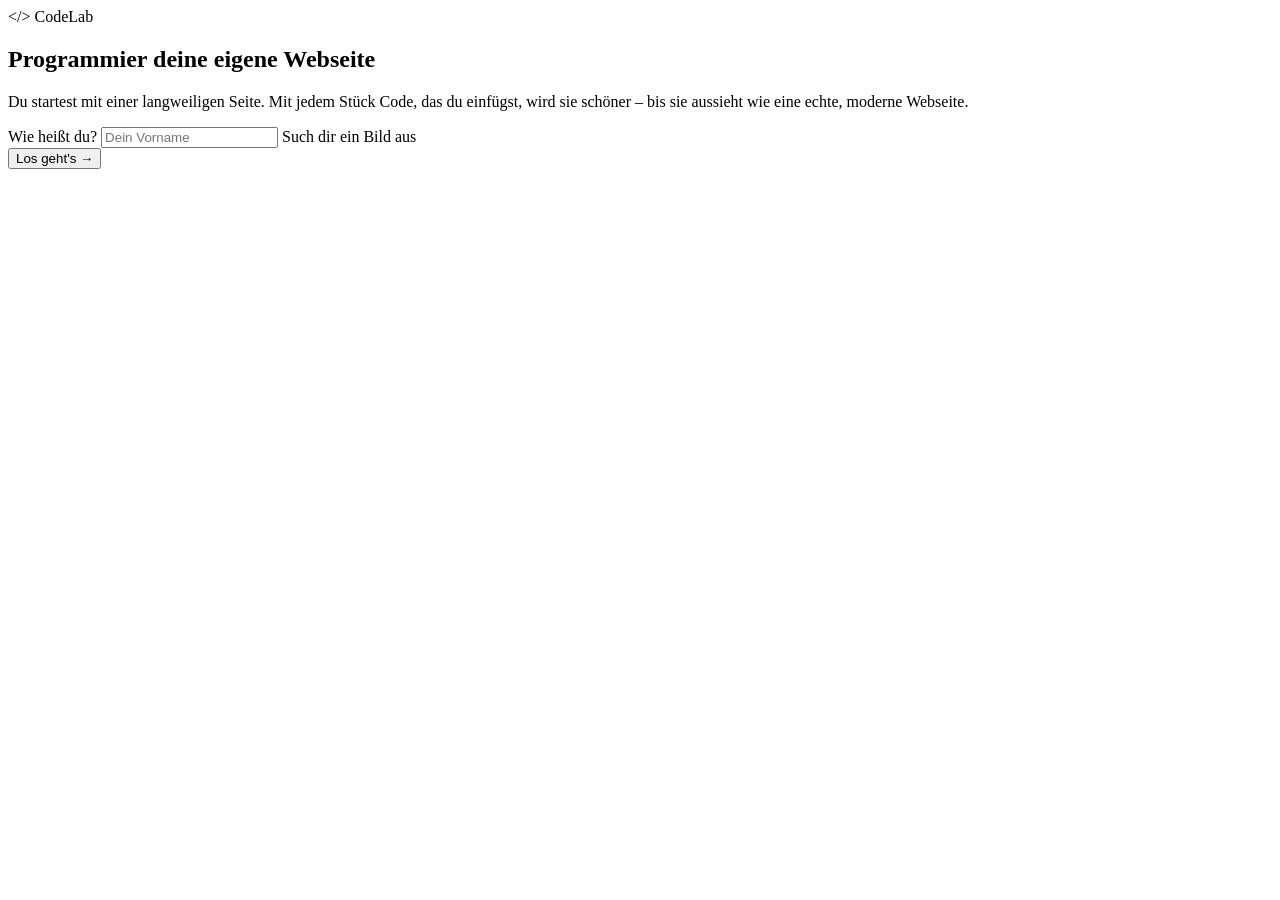
==== index.html @ 972b8abb "Rename projekt-v2/index.html to index.htmlmeier" ====
<!DOCTYPE html>
<html lang="de">
<head>
  <meta charset="UTF-8">
  <meta name="viewport" content="width=device-width, initial-scale=1.0">
  <title>CodeLab – Zukunftstag</title>
  <link rel="icon" href="data:image/svg+xml,<svg xmlns='http://www.w3.org/2000/svg' viewBox='0 0 100 100'><text y='.9em' font-size='90'>🚀</text></svg>">
  <link rel="preconnect" href="https://fonts.googleapis.com">
  <link rel="preconnect" href="https://fonts.gstatic.com" crossorigin>
  <link href="https://fonts.googleapis.com/css2?family=Inter:wght@400;500;600;700;800&family=JetBrains+Mono:wght@400;600&family=Nunito:wght@400;700;800&family=Playfair+Display:wght@400;700&family=Space+Mono:wght@400;700&display=swap" rel="stylesheet">
  <link rel="stylesheet" href="css/app.css">
</head>
<body>

  <!-- ================= START ================= -->
  <section id="start" class="start">
    <div class="start-karte">
      <div class="marke"><span class="marke-logo">&lt;/&gt;</span> CodeLab</div>
      <h1>Programmier deine eigene Webseite</h1>
      <p class="start-text">Du startest mit einer langweiligen Seite. Mit jedem Stück Code, das du einfügst, wird sie schöner – bis sie aussieht wie eine echte, moderne Webseite.</p>

      <form id="neu-form">
        <label class="label" for="neu-name">Wie heißt du?</label>
        <input id="neu-name" class="eingabe eingabe-gross" type="text" maxlength="20" placeholder="Dein Vorname" autocomplete="off">

        <span class="label">Such dir ein Bild aus</span>
        <div id="neu-emojis" class="emoji-wahl"></div>

        <button type="submit" class="btn btn-primaer btn-gross btn-voll">Los geht's →</button>
      </form>

      <div id="profile" class="profile" hidden>
        <span class="label">Weitermachen</span>
        <div id="profil-liste" class="profil-liste"></div>
      </div>
    </div>
  </section>

  <!-- ================= LABOR ================= -->
  <section id="labor" class="labor" hidden>
    <header class="topbar">
      <div class="marke"><span class="marke-logo">&lt;/&gt;</span> CodeLab</div>
      <div class="fortschritt">
        <div class="fortschritt-balken"><div id="fortschritt-fuell"></div></div>
        <span id="fortschritt-text">0 von 10</span>
      </div>
      <div class="topbar-rechts">
        <button id="btn-infos" class="btn btn-leise">✏️ Meine Infos</button>
        <button id="btn-download" class="btn btn-leise">⬇ Herunterladen</button>
        <button id="btn-wechseln" class="btn btn-leise" title="Abmelden"><span id="topbar-emoji">🙂</span> <span id="topbar-name"></span></button>
      </div>
    </header>

    <div class="arbeitsbereich">
      <!-- Links: Schritte & Designs -->
      <aside class="seitenleiste">
        <nav id="schritt-punkte" class="schritt-punkte"></nav>

        <div class="schritt">
          <div class="schritt-kopf">
            <span id="schritt-icon" class="schritt-icon"></span>
            <div>
              <div id="schritt-nummer" class="schritt-nummer"></div>
              <h2 id="schritt-titel"></h2>
            </div>
            <span id="schritt-status" class="schritt-status"></span>
          </div>
          <p id="schritt-text" class="schritt-text"></p>

          <span class="label">1. Wähle ein Design</span>
          <div id="varianten" class="varianten"></div>

          <div class="code-kopf">
            <span class="label">2. Kopiere diesen Code</span>
            <button id="btn-kopieren" class="btn btn-primaer btn-klein">📋 Kopieren</button>
          </div>
          <pre id="vorlage" class="vorlage"></pre>

          <p class="hinweis">3. Klick unten ins Feld <b>„Dein Code“</b> – ganz ans Ende – und füge ihn ein mit <kbd id="kbd-taste">Strg</kbd> + <kbd>V</kbd></p>

          <div id="schritt-tipp" class="tipp"></div>

          <div class="schritt-nav">
            <button id="btn-zurueck" class="btn btn-rand">← Zurück</button>
            <button id="btn-weiter" class="btn btn-primaer">Weiter →</button>
          </div>
        </div>
      </aside>

      <!-- Rechts: Vorschau & Code -->
      <main class="haupt">
        <div class="vorschau">
          <div class="fenster-leiste">
            <span class="punkte"><i></i><i></i><i></i></span>
            <span id="adresse" class="adresse">meine-seite.de</span>
            <button id="btn-vollbild" class="btn btn-leise btn-klein">⤢ Groß anschauen</button>
          </div>
          <iframe id="vorschau" title="Vorschau deiner Seite"></iframe>
        </div>

        <div class="editor">
          <div class="editor-leiste">
            <span class="datei">🎨 Dein Code <small>style.css</small></span>
            <span id="code-status" class="code-status ok">✓ Alles richtig</span>
            <button id="btn-leeren" class="btn btn-dunkel btn-klein">Alles löschen</button>
          </div>
          <div class="code-editor">
            <div id="zeilen" class="zeilen"></div>
            <div class="code-feld">
              <pre id="code-farbig" class="code-farbig" aria-hidden="true"></pre>
              <textarea id="code" spellcheck="false" autocapitalize="off" autocomplete="off" placeholder="Füge hier deinen Code ein …"></textarea>
            </div>
          </div>
          <div id="fehler-liste" class="fehler-liste" hidden></div>
        </div>
      </main>
    </div>

    <button id="btn-vollbild-zu" class="btn btn-primaer btn-gross vollbild-zu" hidden>← Zurück zum Code</button>
  </section>

  <!-- ================= Infos-Fenster ================= -->
  <div id="infos-fenster" class="dialog" hidden>
    <form id="infos-form" class="dialog-box">
      <h2>✏️ Meine Infos</h2>
      <p class="dialog-text">Das steht auf deiner Seite. Den Text kannst du ändern, wie du willst.</p>
      <label class="label" for="info-name">Name</label>
      <input id="info-name" class="eingabe" maxlength="20">
      <label class="label" for="info-intro">Über mich</label>
      <textarea id="info-intro" class="eingabe" rows="2" maxlength="140"></textarea>
      <div id="info-karten"></div>
      <div class="dialog-knoepfe">
        <button type="button" id="infos-abbrechen" class="btn btn-rand">Abbrechen</button>
        <button type="submit" class="btn btn-primaer">Speichern</button>
      </div>
    </form>
  </div>

  <!-- ================= Fertig-Fenster ================= -->
  <div id="fertig-fenster" class="dialog" hidden>
    <div class="dialog-box dialog-mitte">
      <div class="pokal">🏆</div>
      <h2>Du hast es geschafft!</h2>
      <p class="dialog-text">Deine Seite ist fertig – und du hast jede Zeile Code selbst eingefügt. Das ist echtes Webdesign!</p>
      <div class="dialog-knoepfe">
        <button id="fertig-zu" class="btn btn-rand">Weiter basteln</button>
        <button id="fertig-download" class="btn btn-primaer">⬇ Seite herunterladen</button>
      </div>
    </div>
  </div>

  <div id="toast" class="toast" hidden></div>

  <script src="js/schritte.js"></script>
  <script src="js/css-leser.js"></script>
  <script src="js/app.js"></script>
</body>
</html>
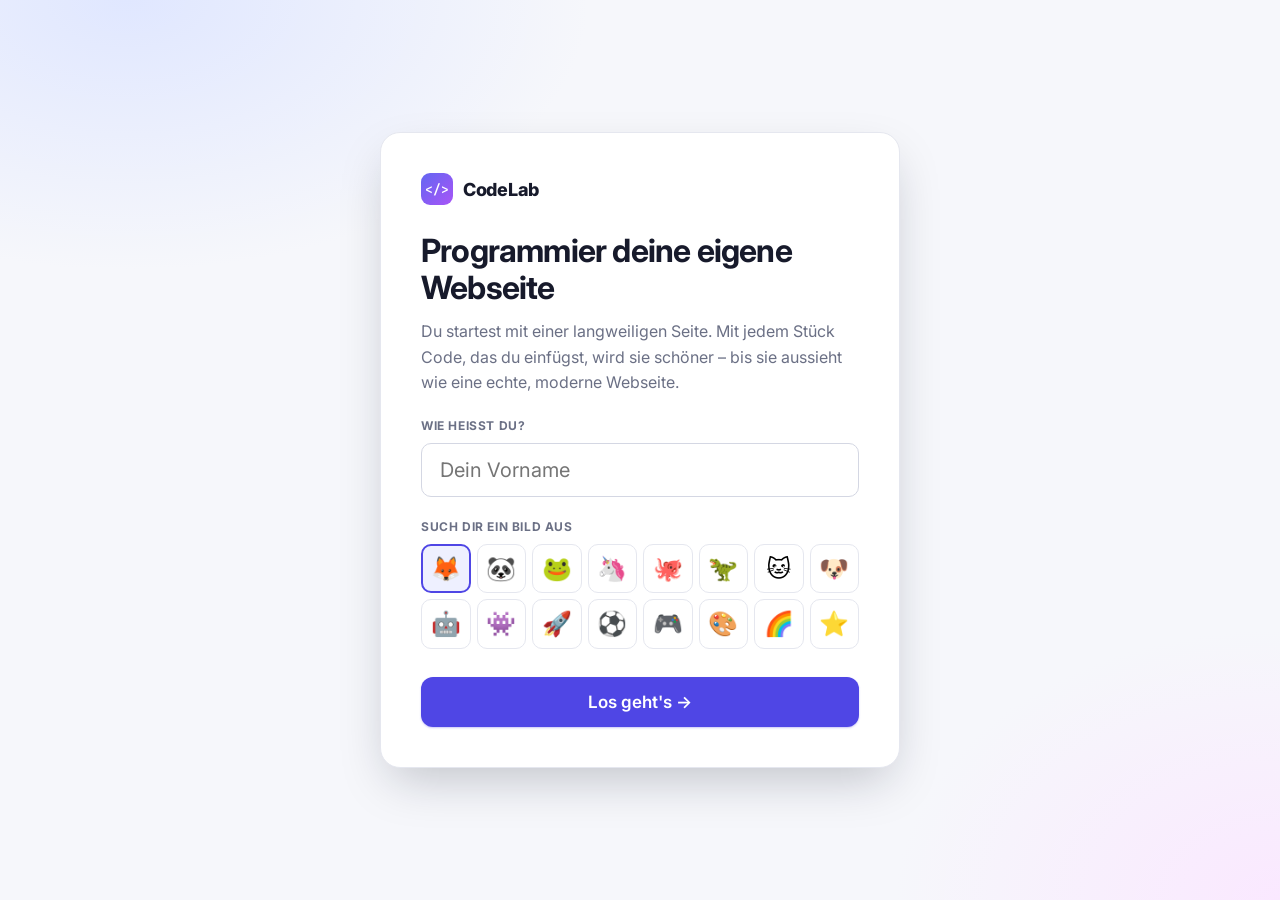
==== commit fa3fce60: "Add files via upload" ====
--- a/index.html
+++ b/index.html
@@ -8,7 +8,7 @@
   <link rel="preconnect" href="https://fonts.googleapis.com">
   <link rel="preconnect" href="https://fonts.gstatic.com" crossorigin>
   <link href="https://fonts.googleapis.com/css2?family=Inter:wght@400;500;600;700;800&family=JetBrains+Mono:wght@400;600&family=Nunito:wght@400;700;800&family=Playfair+Display:wght@400;700&family=Space+Mono:wght@400;700&display=swap" rel="stylesheet">
-  <link rel="stylesheet" href="css/app.css">
+  <link rel="stylesheet" href="app.css">
 </head>
 <body>
 
@@ -151,8 +151,8 @@
 
   <div id="toast" class="toast" hidden></div>
 
-  <script src="js/schritte.js"></script>
-  <script src="js/css-leser.js"></script>
-  <script src="js/app.js"></script>
+  <script src="schritte.js"></script>
+  <script src="css-leser.js"></script>
+  <script src="app.js"></script>
 </body>
 </html>
--- a/app.css
+++ b/app.css
@@ -0,0 +1,413 @@
+/* =========================================================
+   APP.CSS – Aussehen vom CodeLab (nicht von der Kinder-Seite!
+   Die Kinder-Seite bekommt ihr Aussehen nur aus dem Code,
+   den die Kinder selbst einfügen.)
+   ========================================================= */
+
+:root {
+  --bg: #f6f7fb;
+  --flaeche: #ffffff;
+  --rand: #e5e7ef;
+  --rand-stark: #d4d7e3;
+  --text: #171a2b;
+  --text-leise: #6b7085;
+  --akzent: #4f46e5;
+  --akzent-dunkel: #4338ca;
+  --akzent-hell: #eef0ff;
+  --gruen: #12b76a;
+  --gruen-hell: #e7f8ef;
+  --orange: #f79009;
+  --orange-hell: #fff4e5;
+  --rot: #f04438;
+
+  --editor-bg: #12141f;
+  --editor-leiste: #1a1d2b;
+  --editor-rand: #262a3b;
+
+  --radius: 12px;
+  --schatten: 0 1px 2px rgba(16, 24, 40, .05), 0 1px 3px rgba(16, 24, 40, .08);
+  --schatten-gross: 0 20px 50px -12px rgba(16, 24, 40, .25);
+  --mono: 'JetBrains Mono', 'SF Mono', Menlo, Consolas, monospace;
+}
+
+* { box-sizing: border-box; margin: 0; padding: 0; }
+[hidden] { display: none !important; }
+
+body {
+  font-family: 'Inter', system-ui, sans-serif;
+  color: var(--text);
+  background: var(--bg);
+  font-size: 15px;
+  -webkit-font-smoothing: antialiased;
+}
+
+button { font-family: inherit; cursor: pointer; }
+button:disabled { opacity: .4; cursor: default; }
+
+/* ---------- Grundbausteine ---------- */
+.marke { display: flex; align-items: center; gap: 10px; font-weight: 800; font-size: 18px; letter-spacing: -.3px; }
+.marke-logo {
+  display: grid; place-items: center;
+  width: 32px; height: 32px; border-radius: 9px;
+  background: linear-gradient(135deg, #6366f1, #a855f7);
+  color: #fff; font-family: var(--mono); font-size: 13px; font-weight: 600;
+}
+
+.label {
+  display: block;
+  font-size: 12px; font-weight: 700; text-transform: uppercase; letter-spacing: .6px;
+  color: var(--text-leise);
+  margin: 22px 0 10px;
+}
+
+.eingabe {
+  width: 100%;
+  font: inherit; font-size: 15px;
+  padding: 10px 14px;
+  border: 1px solid var(--rand-stark); border-radius: 10px;
+  background: #fff; color: var(--text);
+  outline: none; transition: border-color .15s, box-shadow .15s;
+  resize: vertical;
+}
+.eingabe:focus { border-color: var(--akzent); box-shadow: 0 0 0 4px rgba(79, 70, 229, .12); }
+.eingabe-gross { font-size: 20px; padding: 14px 18px; }
+
+.btn {
+  display: inline-flex; align-items: center; justify-content: center; gap: 6px;
+  border: 1px solid transparent; border-radius: 10px;
+  padding: 9px 16px;
+  font-size: 14px; font-weight: 600;
+  transition: background .15s, transform .1s, box-shadow .15s;
+  white-space: nowrap;
+}
+.btn:active:not(:disabled) { transform: translateY(1px); }
+.btn-primaer { background: var(--akzent); color: #fff; box-shadow: 0 1px 2px rgba(79,70,229,.3); }
+.btn-primaer:hover:not(:disabled) { background: var(--akzent-dunkel); }
+.btn-rand { background: #fff; border-color: var(--rand-stark); color: var(--text); }
+.btn-rand:hover:not(:disabled) { background: var(--bg); }
+.btn-leise { background: transparent; color: var(--text); }
+.btn-leise:hover { background: var(--bg); }
+.btn-dunkel { background: #2a2e42; color: #cfd3e6; }
+.btn-dunkel:hover { background: #363b54; }
+.btn-gross { font-size: 17px; padding: 14px 24px; border-radius: 12px; }
+.btn-klein { font-size: 13px; padding: 6px 12px; border-radius: 8px; }
+.btn-voll { width: 100%; margin-top: 28px; }
+
+.wackel { animation: wackel .4s; border-color: var(--rot) !important; }
+@keyframes wackel { 25% { transform: translateX(-6px); } 75% { transform: translateX(6px); } }
+
+/* ================= START ================= */
+.start {
+  min-height: 100vh;
+  display: grid; place-items: center;
+  padding: 32px 16px;
+  background:
+    radial-gradient(60% 50% at 10% 0%, #e0e7ff 0, transparent 60%),
+    radial-gradient(50% 50% at 100% 100%, #fae8ff 0, transparent 60%),
+    var(--bg);
+}
+.start-karte {
+  width: 100%; max-width: 520px;
+  background: var(--flaeche);
+  border: 1px solid var(--rand);
+  border-radius: 20px;
+  padding: 40px;
+  box-shadow: var(--schatten-gross);
+}
+.start-karte h1 { font-size: 32px; line-height: 1.15; letter-spacing: -.8px; margin: 28px 0 12px; }
+.start-text { color: var(--text-leise); font-size: 16px; line-height: 1.6; }
+
+.emoji-wahl { display: grid; grid-template-columns: repeat(8, 1fr); gap: 6px; }
+.emoji-wahl button {
+  aspect-ratio: 1; font-size: 24px;
+  border: 1px solid var(--rand); border-radius: 10px; background: #fff;
+  transition: transform .12s, border-color .12s;
+}
+.emoji-wahl button:hover { transform: scale(1.08); }
+.emoji-wahl button.gewaehlt { border: 2px solid var(--akzent); background: var(--akzent-hell); }
+
+.profile { margin-top: 12px; padding-top: 4px; border-top: 1px solid var(--rand); }
+.profil-liste { display: grid; gap: 8px; }
+.profil { position: relative; }
+.profil-knopf {
+  width: 100%; display: flex; align-items: center; gap: 12px;
+  padding: 10px 12px; text-align: left;
+  border: 1px solid var(--rand); border-radius: 12px; background: #fff; color: var(--text);
+  transition: border-color .15s, box-shadow .15s;
+}
+.profil-knopf:hover { border-color: var(--akzent); box-shadow: var(--schatten); }
+.profil-emoji { font-size: 24px; width: 40px; height: 40px; display: grid; place-items: center; background: var(--bg); border-radius: 10px; }
+.profil-knopf b { display: block; font-size: 15px; }
+.profil-knopf small { color: var(--text-leise); font-size: 13px; }
+.profil-weg {
+  position: absolute; right: 12px; top: 50%; transform: translateY(-50%);
+  width: 28px; height: 28px; border-radius: 8px; border: none;
+  background: transparent; color: var(--text-leise); opacity: 0;
+}
+.profil:hover .profil-weg { opacity: 1; }
+.profil-weg:hover { background: #fee4e2; color: var(--rot); }
+
+/* ================= LABOR ================= */
+.labor { height: 100vh; display: flex; flex-direction: column; }
+
+.topbar {
+  display: flex; align-items: center; gap: 24px;
+  height: 60px; padding: 0 16px 0 20px;
+  background: var(--flaeche); border-bottom: 1px solid var(--rand);
+  flex-shrink: 0;
+}
+.fortschritt { flex: 1; display: flex; align-items: center; gap: 12px; max-width: 360px; margin: 0 auto; }
+.fortschritt-balken { flex: 1; height: 8px; background: var(--rand); border-radius: 99px; overflow: hidden; }
+#fortschritt-fuell { height: 100%; width: 0; background: linear-gradient(90deg, #6366f1, #12b76a); border-radius: 99px; transition: width .5s cubic-bezier(.2,.8,.2,1); }
+#fortschritt-text { font-size: 13px; font-weight: 600; color: var(--text-leise); white-space: nowrap; }
+.topbar-rechts { display: flex; gap: 4px; }
+
+.arbeitsbereich { flex: 1; display: grid; grid-template-columns: 400px 1fr; min-height: 0; }
+
+/* ---------- Seitenleiste ---------- */
+.seitenleiste {
+  background: var(--flaeche); border-right: 1px solid var(--rand);
+  overflow-y: auto; padding: 20px 22px 28px;
+}
+
+.schritt-punkte { display: flex; gap: 6px; flex-wrap: wrap; margin-bottom: 22px; }
+.punkt {
+  width: 30px; height: 30px; border-radius: 50%;
+  border: 1px solid var(--rand-stark); background: #fff;
+  font-size: 12px; font-weight: 700; color: var(--text-leise);
+  transition: all .15s;
+}
+.punkt:hover { border-color: var(--akzent); color: var(--akzent); }
+.punkt.fertig { background: var(--gruen); border-color: var(--gruen); color: #fff; }
+.punkt.aktiv { box-shadow: 0 0 0 3px #fff, 0 0 0 5px var(--akzent); color: var(--akzent); border-color: var(--akzent); }
+.punkt.aktiv.fertig { color: #fff; }
+
+.schritt-kopf { display: flex; align-items: center; gap: 14px; }
+.schritt-icon {
+  font-size: 26px; width: 52px; height: 52px; flex-shrink: 0;
+  display: grid; place-items: center;
+  background: var(--akzent-hell); border-radius: 14px;
+}
+.schritt-nummer { font-size: 12px; font-weight: 600; color: var(--akzent); }
+.schritt-kopf h2 { font-size: 22px; letter-spacing: -.4px; }
+.schritt-status {
+  margin-left: auto; align-self: flex-start;
+  font-size: 12px; font-weight: 600;
+  padding: 4px 10px; border-radius: 99px;
+  background: var(--bg); color: var(--text-leise);
+}
+.schritt-status.fertig { background: var(--gruen-hell); color: #067647; }
+.schritt-text { margin-top: 14px; line-height: 1.6; color: #3d4256; font-size: 15px; }
+
+/* Varianten */
+.varianten { display: grid; grid-template-columns: repeat(2, 1fr); gap: 10px; }
+.variante {
+  position: relative;
+  display: flex; flex-direction: column; align-items: stretch; gap: 8px;
+  padding: 8px 8px 10px;
+  border: 1px solid var(--rand); border-radius: var(--radius); background: #fff;
+  text-align: left; color: var(--text);
+  transition: border-color .15s, box-shadow .15s, transform .15s;
+}
+.variante:hover { border-color: var(--rand-stark); box-shadow: var(--schatten); transform: translateY(-1px); }
+.variante.gewaehlt { border-color: var(--akzent); box-shadow: 0 0 0 3px rgba(79, 70, 229, .15); }
+.kachel {
+  height: 64px; border-radius: 8px;
+  display: grid; place-items: center;
+  font-size: 22px; overflow: hidden;
+  background: var(--bg);
+}
+.variante .kachel { margin: 0; }
+.v-name { font-size: 13px; font-weight: 600; padding: 0 4px; }
+.v-haken {
+  position: absolute; top: 4px; right: 4px;
+  width: 20px; height: 20px; border-radius: 50%;
+  display: grid; place-items: center;
+  background: var(--gruen); color: #fff; font-size: 11px; font-weight: 700;
+}
+
+/* Vorlage-Code */
+.code-kopf { display: flex; align-items: center; justify-content: space-between; }
+.code-kopf .label { margin-bottom: 10px; }
+.code-kopf .btn { margin-top: 12px; }
+.btn.kopiert { background: var(--gruen); }
+
+.vorlage {
+  background: var(--editor-bg);
+  color: #d6d9e8;
+  font-family: var(--mono); font-size: 13.5px; line-height: 1.65;
+  padding: 16px 18px; border-radius: var(--radius);
+  overflow-x: auto; white-space: pre;
+  user-select: all;
+}
+
+.hinweis { margin-top: 12px; font-size: 14px; line-height: 1.6; color: #3d4256; }
+kbd {
+  display: inline-block; font-family: var(--mono); font-size: 12px;
+  padding: 1px 7px; border: 1px solid var(--rand-stark); border-bottom-width: 2px;
+  border-radius: 6px; background: #fff;
+}
+
+.meldung { margin-top: 14px; padding: 12px 14px; border-radius: 10px; font-size: 14px; line-height: 1.6; }
+.meldung-gut { background: var(--gruen-hell); color: #054f31; }
+.meldung-fast { background: var(--orange-hell); color: #7a2e0e; }
+.meldung code { display: inline-block; font-family: var(--mono); font-size: 12px; background: rgba(255,255,255,.7); padding: 1px 6px; border-radius: 5px; margin: 3px 2px 0 0; }
+
+.tipp {
+  margin-top: 14px; padding: 12px 14px;
+  background: var(--akzent-hell); color: #3730a3;
+  border-radius: 10px; font-size: 14px; line-height: 1.55;
+}
+
+.schritt-nav { display: flex; justify-content: space-between; margin-top: 22px; }
+.pulsieren { animation: pulsieren 1.6s infinite; }
+@keyframes pulsieren {
+  0% { box-shadow: 0 0 0 0 rgba(79, 70, 229, .45); }
+  100% { box-shadow: 0 0 0 12px rgba(79, 70, 229, 0); }
+}
+
+/* ---------- Hauptbereich ---------- */
+.haupt { display: grid; grid-template-rows: 1fr minmax(240px, 38%); min-height: 0; min-width: 0; }
+
+.vorschau {
+  display: flex; flex-direction: column;
+  margin: 16px 16px 0; min-height: 0;
+  border: 1px solid var(--rand); border-bottom: none;
+  border-radius: var(--radius) var(--radius) 0 0;
+  overflow: hidden; background: #fff;
+  box-shadow: var(--schatten);
+}
+.fenster-leiste {
+  display: flex; align-items: center; gap: 12px;
+  padding: 8px 10px 8px 14px;
+  background: #fafbfd; border-bottom: 1px solid var(--rand);
+}
+.punkte { display: flex; gap: 6px; }
+.punkte i { width: 11px; height: 11px; border-radius: 50%; background: #e2e4ec; }
+.punkte i:nth-child(1) { background: #ff5f57; } .punkte i:nth-child(2) { background: #febc2e; } .punkte i:nth-child(3) { background: #28c840; }
+.adresse {
+  flex: 1; max-width: 420px; margin: 0 auto;
+  padding: 5px 12px; border-radius: 8px;
+  background: #fff; border: 1px solid var(--rand);
+  font-size: 12.5px; color: var(--text-leise); text-align: center;
+}
+#vorschau { flex: 1; width: 100%; border: none; background: #fff; }
+
+/* ---------- Code-Editor ---------- */
+.editor {
+  display: flex; flex-direction: column; min-height: 0;
+  background: var(--editor-bg);
+  border-top: 1px solid var(--editor-rand);
+}
+.editor-leiste {
+  display: flex; align-items: center; gap: 14px;
+  padding: 8px 12px 8px 16px;
+  background: var(--editor-leiste); border-bottom: 1px solid var(--editor-rand);
+}
+.datei { color: #e6e8f2; font-weight: 600; font-size: 14px; }
+.datei small { color: #6f7590; font-family: var(--mono); font-weight: 400; margin-left: 6px; }
+.code-status { margin-left: auto; font-size: 13px; font-weight: 600; padding: 3px 10px; border-radius: 99px; }
+.code-status.ok { color: #32d583; background: rgba(50, 213, 131, .1); }
+.code-status.fehler { color: #fdb022; background: rgba(253, 176, 34, .12); }
+
+.code-editor { flex: 1; display: flex; min-height: 0; font-family: var(--mono); font-size: 14px; line-height: 1.65; }
+.zeilen {
+  width: 48px; flex-shrink: 0; overflow: hidden;
+  padding: 14px 10px 14px 0; text-align: right;
+  color: #4b5170; user-select: none;
+  border-right: 1px solid var(--editor-rand);
+}
+.zeilen .fehler { color: #fff; background: var(--rot); border-radius: 0 4px 4px 0; }
+
+.code-feld { position: relative; flex: 1; min-width: 0; }
+.code-farbig, #code {
+  position: absolute; inset: 0;
+  margin: 0; padding: 14px 16px;
+  font: inherit; line-height: inherit; letter-spacing: 0;
+  white-space: pre; overflow: auto; tab-size: 2;
+  border: none;
+}
+.code-farbig { color: #d6d9e8; pointer-events: none; overflow: hidden; }
+#code {
+  background: transparent; color: transparent; caret-color: #fff;
+  resize: none; outline: none;
+}
+#code::placeholder { color: #4b5170; }
+#code::selection { background: rgba(99, 102, 241, .45); color: transparent; }
+#code.blinken { animation: blinken 1.6s; }
+@keyframes blinken { 0%, 100% { box-shadow: inset 0 0 0 0 transparent; } 30%, 70% { box-shadow: inset 0 0 0 2px #6366f1; } }
+
+.fehler-liste {
+  padding: 8px 16px; font-size: 13px; line-height: 1.6;
+  background: #2a1f14; color: #fec84b;
+  border-top: 1px solid #4a3418;
+  max-height: 90px; overflow-y: auto;
+}
+.fehler-liste b { color: #fdb022; }
+.fehler-liste .mehr { color: #b8935a; }
+
+/* Farben im Code */
+.t-selektor   { color: #f9a8d4; }
+.t-eigenschaft{ color: #7dd3fc; }
+.t-wert       { color: #fcd34d; }
+.t-klammer    { color: #c4b5fd; }
+.t-zeichen    { color: #8b91ab; }
+.t-kommentar  { color: #5c6283; font-style: italic; }
+
+/* ---------- Vollbild ---------- */
+body.vollbild .topbar, body.vollbild .seitenleiste, body.vollbild .editor, body.vollbild .fenster-leiste { display: none; }
+body.vollbild .arbeitsbereich { grid-template-columns: 1fr; }
+body.vollbild .haupt { grid-template-rows: 1fr; }
+body.vollbild .vorschau { margin: 0; border: none; border-radius: 0; }
+.vollbild-zu { position: fixed; right: 24px; bottom: 24px; z-index: 20; box-shadow: var(--schatten-gross); }
+
+/* ---------- Dialoge ---------- */
+.dialog {
+  position: fixed; inset: 0; z-index: 50;
+  display: grid; place-items: center; padding: 16px;
+  background: rgba(16, 18, 32, .45); backdrop-filter: blur(4px);
+}
+.dialog-box {
+  width: 100%; max-width: 480px; max-height: 90vh; overflow-y: auto;
+  background: #fff; border-radius: 18px; padding: 28px;
+  box-shadow: var(--schatten-gross);
+  animation: rein .2s ease-out;
+}
+.dialog-box h2 { font-size: 22px; letter-spacing: -.4px; }
+.dialog-text { color: var(--text-leise); margin-top: 6px; line-height: 1.55; }
+.dialog-box .label { margin: 16px 0 6px; }
+.dialog-box .eingabe + .eingabe { margin-top: 6px; }
+.info-karte { display: flex; gap: 6px; margin-bottom: 6px; }
+.info-icon { width: 56px; flex-shrink: 0; text-align: center; font-size: 18px; padding: 8px; }
+.dialog-knoepfe { display: flex; justify-content: flex-end; gap: 8px; margin-top: 24px; }
+.dialog-mitte { text-align: center; }
+.dialog-mitte .dialog-knoepfe { justify-content: center; }
+.pokal { font-size: 64px; animation: huepf 1s ease-in-out infinite alternate; }
+@keyframes huepf { to { transform: translateY(-8px) rotate(6deg); } }
+@keyframes rein { from { opacity: 0; transform: translateY(8px) scale(.98); } }
+
+/* ---------- Toast ---------- */
+.toast {
+  position: fixed; top: 76px; left: 50%; transform: translateX(-50%);
+  z-index: 60;
+  background: var(--text); color: #fff;
+  padding: 12px 20px; border-radius: 12px;
+  font-weight: 600; font-size: 15px;
+  box-shadow: var(--schatten-gross);
+  animation: toastRein .3s cubic-bezier(.2, .8, .2, 1);
+}
+@keyframes toastRein { from { opacity: 0; transform: translate(-50%, -10px); } }
+
+/* ---------- Kleinere Bildschirme ---------- */
+@media (max-width: 1100px) {
+  .arbeitsbereich { grid-template-columns: 340px 1fr; }
+  .topbar-rechts .btn { padding: 8px 10px; }
+  .fortschritt { max-width: 220px; }
+}
+@media (max-width: 800px) {
+  .labor { height: auto; }
+  .arbeitsbereich { grid-template-columns: 1fr; }
+  .haupt { grid-template-rows: 60vh 50vh; }
+  .topbar { height: auto; flex-wrap: wrap; padding: 10px 16px; gap: 10px; }
+  .start-karte { padding: 28px 20px; }
+}
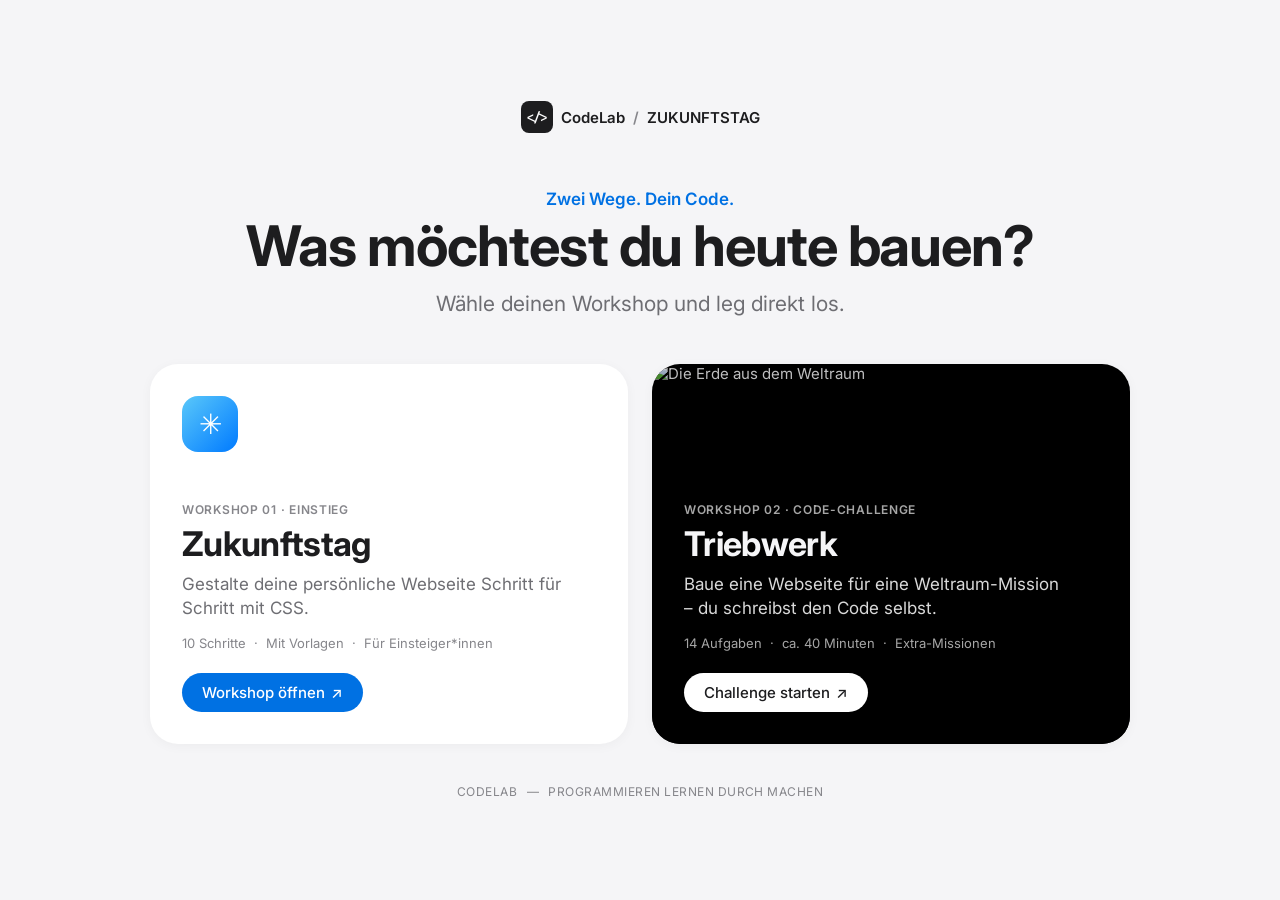
==== commit 3337ec0f: "Daniel Düsentriebwerk" ====
--- a/index.html
+++ b/index.html
@@ -7,14 +7,44 @@
   <link rel="icon" href="data:image/svg+xml,<svg xmlns='http://www.w3.org/2000/svg' viewBox='0 0 100 100'><text y='.9em' font-size='90'>🚀</text></svg>">
   <link rel="preconnect" href="https://fonts.googleapis.com">
   <link rel="preconnect" href="https://fonts.gstatic.com" crossorigin>
-  <link href="https://fonts.googleapis.com/css2?family=Inter:wght@400;500;600;700;800&family=JetBrains+Mono:wght@400;600&family=Nunito:wght@400;700;800&family=Playfair+Display:wght@400;700&family=Space+Mono:wght@400;700&display=swap" rel="stylesheet">
+  <link href="https://fonts.googleapis.com/css2?family=Inter:wght@400;500;600;700;800&family=JetBrains+Mono:wght@400;600&family=IBM+Plex+Mono:wght@400;500;600&family=Nunito:wght@400;700;800&family=Playfair+Display:wght@400;700&family=Space+Grotesk:wght@400;500;600;700&family=Space+Mono:wght@400;700&display=swap" rel="stylesheet">
   <link rel="stylesheet" href="app.css">
 </head>
 <body>
 
+  <!-- ================= MODUSWAHL ================= -->
+  <section id="moduswahl" class="moduswahl">
+    <div class="modus-inhalt">
+      <div class="modus-marke"><span class="marke-logo">&lt;/&gt;</span> CodeLab <span class="modus-punkt">/</span> ZUKUNFTSTAG</div>
+      <p class="modus-kicker">Zwei Wege. Dein Code.</p>
+      <h1>Was möchtest du heute bauen?</h1>
+      <p class="modus-intro">Wähle deinen Workshop und leg direkt los.</p>
+      <div class="modus-karten">
+        <button id="wahl-zukunftstag" class="modus-karte modus-zukunft" type="button">
+          <span class="modus-symbol">✳</span>
+          <span class="modus-label">WORKSHOP 01 · EINSTIEG</span>
+          <strong>Zukunftstag</strong>
+          <span class="modus-beschreibung">Gestalte deine persönliche Webseite Schritt für Schritt mit CSS.</span>
+          <span class="modus-meta">10 Schritte <span>·</span> Mit Vorlagen <span>·</span> Für Einsteiger*innen</span>
+          <span class="modus-aktion">Workshop öffnen <span aria-hidden="true">↗</span></span>
+        </button>
+        <button id="wahl-triebwerk" class="modus-karte modus-triebwerk" type="button">
+          <img class="modus-bild" src="https://images.unsplash.com/photo-1451187580459-43490279c0fa?auto=format&amp;fit=crop&amp;w=1200&amp;q=85" alt="Die Erde aus dem Weltraum" loading="eager">
+          <span class="modus-label">WORKSHOP 02 · CODE-CHALLENGE</span>
+          <strong>Triebwerk</strong>
+          <span class="modus-beschreibung">Baue eine Webseite für eine Weltraum-Mission – du schreibst den Code selbst.</span>
+          <span class="modus-meta">14 Aufgaben <span>·</span> ca. 40 Minuten <span>·</span> Extra-Missionen</span>
+          <span class="modus-aktion">Challenge starten <span aria-hidden="true">↗</span></span>
+        </button>
+      </div>
+      <div class="modus-fuss">CODELAB <span>—</span> PROGRAMMIEREN LERNEN DURCH MACHEN</div>
+    </div>
+  </section>
+
   <!-- ================= START ================= -->
-  <section id="start" class="start">
+  <section id="start" class="start" hidden>
     <div class="start-karte">
+      <button id="btn-start-modus" class="btn btn-leise start-modus" type="button">← Workshop wechseln</button>
       <div class="marke"><span class="marke-logo">&lt;/&gt;</span> CodeLab</div>
       <h1>Programmier deine eigene Webseite</h1>
       <p class="start-text">Du startest mit einer langweiligen Seite. Mit jedem Stück Code, das du einfügst, wird sie schöner – bis sie aussieht wie eine echte, moderne Webseite.</p>
@@ -33,6 +63,66 @@
         <span class="label">Weitermachen</span>
         <div id="profil-liste" class="profil-liste"></div>
       </div>
+    </div>
+  </section>
+
+  <!-- ================= TRIEBWERK ================= -->
+  <section id="triebwerk" class="triebwerk" hidden>
+    <header class="tw-kopf">
+      <button id="tw-zur-moduswahl" class="tw-marke" type="button" title="Zur Workshop-Auswahl"><span class="tw-zurueck" aria-hidden="true">‹</span><span>Triebwerk <small>Mission Europa</small></span></button>
+      <div class="tw-kopf-mitte"><div class="tw-progress"><span id="tw-progress-fill"></span></div><span id="tw-progress-label">0 / 14</span></div>
+      <button id="tw-reset" class="tw-reset" type="button" title="Code zurücksetzen">Neu starten</button>
+    </header>
+    <div class="tw-workspace">
+      <aside class="tw-briefing">
+        <section class="tw-aufgabe">
+          <div class="tw-task-kopf"><span id="tw-task-chapter"></span><span id="tw-task-num"></span></div>
+          <h2 id="tw-task-title"></h2>
+          <p id="tw-task-text"></p>
+          <div class="tw-anleitung">
+            <div class="tw-anleitung-zeile"><span class="tw-anleitung-label">1 · Öffne</span><span id="tw-task-file" class="tw-file-chip"></span></div>
+            <div id="tw-find-row" class="tw-anleitung-zeile tw-anleitung-block"><span class="tw-anleitung-label">2 · Suche</span><code id="tw-task-find"></code></div>
+            <div class="tw-anleitung-zeile tw-anleitung-block"><span id="tw-example-label" class="tw-anleitung-label">3 · Ändere, z. B.</span><code id="tw-task-example"></code></div>
+          </div>
+          <button id="tw-locate" class="tw-locate" type="button">Stelle im Code zeigen</button>
+          <div class="tw-konzept"><span>Kurz erklärt</span><p id="tw-konzept-text"></p></div>
+          <button id="tw-hint-button" class="tw-hint-button" type="button" aria-expanded="false">Tipp anzeigen <span>＋</span></button>
+          <p id="tw-hint" class="tw-hint" hidden></p>
+          <div id="tw-check-message" class="tw-check-message" aria-live="polite"></div>
+          <button id="tw-check" class="tw-check" type="button">Aufgabe prüfen</button>
+        </section>
+        <section id="tw-bonus" class="tw-bonus" hidden>
+          <div class="tw-bonus-head">Extra-Missionen für Schnelle</div>
+          <div id="tw-bonus-list"></div>
+        </section>
+        <div class="tw-steps-head">Alle Aufgaben</div>
+        <nav id="tw-steps" class="tw-steps" aria-label="Aufgaben"></nav>
+      </aside>
+      <main class="tw-studio">
+        <div class="tw-preview">
+          <div class="tw-panelbar">
+            <div class="tw-ampel"><i></i><i></i><i></i></div>
+            <span id="tw-preview-label">Vorschau</span>
+            <div class="tw-device" role="group" aria-label="Vorschaugröße">
+              <button id="tw-device-desktop" class="active" type="button" aria-pressed="true">Computer</button>
+              <button id="tw-device-phone" type="button" aria-pressed="false">Handy</button>
+            </div>
+          </div>
+          <div id="tw-preview-box" class="tw-preview-frame"><iframe id="tw-preview-frame" title="Live-Vorschau deiner Missions-Webseite" sandbox="allow-same-origin"></iframe><div id="tw-preview-empty" class="tw-preview-empty"><b>Deine Seite erscheint hier.</b><small>Schreib HTML und CSS, um die Vorschau zu bauen.</small></div></div>
+        </div>
+        <section class="tw-editor">
+          <div class="tw-tabs" role="tablist" aria-label="Code-Datei auswählen">
+            <button id="tw-tab-html" class="tw-tab active" type="button" role="tab" aria-selected="true" aria-controls="tw-html">index.html <small>Inhalt</small></button>
+            <button id="tw-tab-css" class="tw-tab" type="button" role="tab" aria-selected="false" aria-controls="tw-css">style.css <small>Aussehen</small></button>
+            <span id="tw-save-state">Gespeichert</span>
+            <button id="tw-format" class="tw-format" type="button" title="Aktuelle Datei automatisch ordentlich einrücken">Aufräumen</button>
+          </div>
+          <div class="tw-editors">
+            <div class="tw-editor-pane active" id="tw-pane-html"><textarea id="tw-html" aria-label="HTML-Code" spellcheck="false" autocapitalize="off" autocomplete="off" wrap="off"></textarea></div>
+            <div class="tw-editor-pane" id="tw-pane-css" hidden><textarea id="tw-css" aria-label="CSS-Code" spellcheck="false" autocapitalize="off" autocomplete="off" wrap="off" placeholder="Dein CSS beginnt hier …"></textarea></div>
+          </div>
+        </section>
+      </main>
     </div>
   </section>
 
@@ -47,7 +137,7 @@
       <div class="topbar-rechts">
         <button id="btn-infos" class="btn btn-leise">✏️ Meine Infos</button>
         <button id="btn-download" class="btn btn-leise">⬇ Herunterladen</button>
-        <button id="btn-wechseln" class="btn btn-leise" title="Abmelden"><span id="topbar-emoji">🙂</span> <span id="topbar-name"></span></button>
+        <button id="btn-wechseln" class="btn btn-leise" title="Workshop wechseln"><span id="topbar-emoji">🙂</span> <span id="topbar-name"></span></button>
       </div>
     </header>
 
@@ -153,6 +243,7 @@
 
   <script src="schritte.js"></script>
   <script src="css-leser.js"></script>
+  <script src="triebwerk.js"></script>
   <script src="app.js"></script>
 </body>
 </html>
--- a/app.css
+++ b/app.css
@@ -411,3 +411,166 @@
   .topbar { height: auto; flex-wrap: wrap; padding: 10px 16px; gap: 10px; }
   .start-karte { padding: 28px 20px; }
 }
+
+/* ================= WORKSHOP-AUSWAHL ================= */
+:root {
+  --a-font: -apple-system, BlinkMacSystemFont, 'SF Pro Text', 'Inter', 'Helvetica Neue', sans-serif;
+  --a-mono: 'SF Mono', ui-monospace, Menlo, 'JetBrains Mono', monospace;
+  --a-bg: #f5f5f7; --a-text: #1d1d1f; --a-muted: #6e6e73; --a-soft: #86868b; --a-line: #e5e5ea;
+  --a-blue: #0071e3; --a-blue-soft: #e8f1fd; --a-green: #248a3d;
+}
+.moduswahl {
+  min-height: 100vh; display: grid; place-items: center; padding: 64px 24px;
+  color: var(--a-text); background: var(--a-bg); font-family: var(--a-font); -webkit-font-smoothing: antialiased;
+}
+.modus-inhalt { width: min(100%, 980px); text-align: center; animation: modusRein .6s ease-out both; }
+@keyframes modusRein { from { opacity: 0; transform: translateY(14px); } }
+.modus-marke { display: inline-flex; align-items: center; gap: 8px; font-size: 15px; font-weight: 600; }
+.modus-marke .marke-logo { background: var(--a-text); color: #fff; border-radius: 8px; }
+.modus-punkt { color: var(--a-soft); }
+.modus-kicker { margin-top: 56px; color: var(--a-blue); font-size: 17px; font-weight: 600; }
+.modus-inhalt > h1 { margin-top: 8px; font-size: 56px; font-weight: 700; line-height: 1.07; letter-spacing: -.02em; }
+.modus-intro { margin-top: 14px; color: var(--a-muted); font-size: 21px; }
+.modus-karten { display: grid; grid-template-columns: 1fr 1fr; gap: 24px; margin-top: 48px; text-align: left; }
+.modus-karte {
+  position: relative; min-height: 380px; display: flex; flex-direction: column; align-items: flex-start;
+  overflow: hidden; padding: 32px; border: 0; border-radius: 28px; color: var(--a-text); background: #fff;
+  font: inherit; text-align: left; cursor: pointer; box-shadow: 0 2px 12px rgba(0, 0, 0, .04);
+  transition: transform .35s cubic-bezier(.2, .8, .2, 1), box-shadow .35s;
+}
+.modus-karte:hover { transform: scale(1.015); box-shadow: 0 18px 50px rgba(0, 0, 0, .12); }
+.modus-karte:focus-visible { outline: 3px solid var(--a-blue); outline-offset: 4px; }
+.modus-triebwerk { color: #f5f5f7; background: #000; }
+.modus-bild { position: absolute; inset: 0; width: 100%; height: 100%; object-fit: cover; opacity: .8; }
+.modus-triebwerk::after { position: absolute; inset: 0; content: ''; pointer-events: none; background: linear-gradient(180deg, rgba(0, 0, 0, 0) 0%, rgba(0, 0, 0, .55) 45%, rgba(0, 0, 0, .9) 100%); }
+.modus-symbol { width: 56px; height: 56px; display: grid; place-items: center; margin-bottom: auto; border-radius: 16px; color: #fff; background: linear-gradient(135deg, #5ac8fa, #007aff); font-size: 28px; }
+.modus-triebwerk .modus-label { margin-top: auto; }
+.modus-label { position: relative; z-index: 1; color: var(--a-soft); font-size: 12px; font-weight: 600; letter-spacing: .06em; }
+.modus-karte strong { position: relative; z-index: 1; margin-top: 6px; font-size: 34px; font-weight: 700; letter-spacing: -.02em; }
+.modus-beschreibung { position: relative; z-index: 1; max-width: 380px; margin-top: 8px; color: var(--a-muted); font-size: 17px; line-height: 1.45; }
+.modus-meta { position: relative; z-index: 1; margin-top: 14px; color: var(--a-soft); font-size: 13px; }
+.modus-meta span { margin: 0 4px; }
+.modus-triebwerk .modus-label, .modus-triebwerk .modus-meta { color: rgba(255, 255, 255, .65); }
+.modus-triebwerk .modus-beschreibung { color: rgba(255, 255, 255, .85); }
+.modus-aktion { position: relative; z-index: 1; display: inline-flex; gap: 6px; margin-top: 22px; padding: 10px 20px; border-radius: 980px; color: #fff; background: var(--a-blue); font-size: 15px; font-weight: 500; }
+.modus-triebwerk .modus-aktion { color: var(--a-text); background: #fff; }
+.modus-fuss { margin-top: 40px; color: var(--a-soft); font-size: 12px; letter-spacing: .04em; }
+.modus-fuss span { padding: 0 6px; }
+.start-modus { margin: -12px 0 24px -12px; padding-left: 8px; color: var(--text-leise); }
+
+/* ================= TRIEBWERK WORKSHOP ================= */
+body:has(.triebwerk:not([hidden])) { background: var(--a-bg); }
+.triebwerk { height: 100vh; min-height: 640px; display: flex; flex-direction: column; overflow: hidden; color: var(--a-text); background: var(--a-bg); font-family: var(--a-font); -webkit-font-smoothing: antialiased; }
+.tw-kopf { height: 56px; flex: 0 0 56px; display: flex; align-items: center; justify-content: space-between; gap: 20px; padding: 0 16px; border-bottom: 1px solid rgba(0, 0, 0, .08); background: rgba(255, 255, 255, .8); backdrop-filter: saturate(180%) blur(20px); }
+.tw-marke { display: flex; align-items: center; gap: 8px; border: 0; padding: 6px 12px 6px 6px; border-radius: 10px; color: var(--a-text); text-align: left; background: transparent; font: 600 15px var(--a-font); cursor: pointer; }
+.tw-marke:hover { background: rgba(0, 0, 0, .04); }
+.tw-zurueck { margin-top: -3px; color: var(--a-blue); font-size: 28px; font-weight: 400; line-height: 1; }
+.tw-marke small { display: block; color: var(--a-muted); font-size: 12px; font-weight: 400; }
+.tw-kopf-mitte { width: min(360px, 40vw); display: flex; align-items: center; gap: 12px; }
+.tw-progress { flex: 1; height: 6px; overflow: hidden; border-radius: 3px; background: var(--a-line); }
+.tw-progress span { display: block; width: 0; height: 100%; border-radius: 3px; background: var(--a-blue); transition: width .4s ease; }
+#tw-progress-label { color: var(--a-muted); font-size: 13px; font-variant-numeric: tabular-nums; white-space: nowrap; }
+.tw-reset { border: 0; padding: 7px 14px; border-radius: 980px; color: var(--a-text); background: rgba(0, 0, 0, .05); font: 500 13px var(--a-font); cursor: pointer; }
+.tw-reset:hover { background: rgba(0, 0, 0, .09); }
+.tw-workspace { flex: 1; min-height: 0; display: grid; grid-template-columns: minmax(330px, 390px) minmax(0, 1fr); }
+.tw-briefing { overflow-y: auto; padding: 16px; border-right: 1px solid rgba(0, 0, 0, .08); }
+
+.tw-aufgabe { padding: 22px; border-radius: 18px; background: #fff; box-shadow: 0 1px 3px rgba(0, 0, 0, .06); }
+.tw-task-kopf { display: flex; justify-content: space-between; gap: 8px; color: var(--a-blue); font-size: 12px; font-weight: 600; }
+.tw-task-kopf span:last-child { color: var(--a-soft); font-weight: 500; white-space: nowrap; }
+.tw-aufgabe h2 { margin-top: 6px; font-size: 24px; font-weight: 700; line-height: 1.2; letter-spacing: -.01em; }
+#tw-task-text { margin-top: 8px; color: #424245; font-size: 15px; line-height: 1.5; }
+.tw-anleitung { display: grid; gap: 12px; margin-top: 18px; }
+.tw-anleitung-zeile { display: flex; align-items: center; gap: 10px; }
+.tw-anleitung-block { flex-direction: column; align-items: stretch; gap: 6px; }
+.tw-anleitung-label { color: var(--a-soft); font-size: 12px; font-weight: 600; }
+.tw-file-chip { padding: 3px 10px; border-radius: 980px; color: var(--a-blue); background: var(--a-blue-soft); font: 500 12px var(--a-mono); }
+.tw-anleitung code { display: block; padding: 10px 12px; border-radius: 10px; color: var(--a-text); background: var(--a-bg); font: 12.5px/1.55 var(--a-mono); white-space: pre-wrap; word-break: break-word; }
+#tw-task-example { color: #1d5c2a; background: #eaf6ec; }
+.tw-locate { width: 100%; margin-top: 12px; border: 0; padding: 9px 12px; border-radius: 10px; color: var(--a-blue); background: var(--a-blue-soft); font: 500 14px var(--a-font); cursor: pointer; }
+.tw-locate:hover { background: #dbe9fb; }
+.tw-konzept { margin-top: 16px; padding: 12px 14px; border-radius: 12px; background: #fbf6e9; }
+.tw-konzept > span { color: #9a6700; font-size: 12px; font-weight: 600; }
+.tw-konzept p { margin-top: 4px; color: #424245; font-size: 13.5px; line-height: 1.5; }
+.tw-hint-button { display: flex; width: 100%; justify-content: space-between; margin-top: 10px; border: 0; padding: 8px 2px; color: var(--a-blue); text-align: left; background: transparent; font: 500 14px var(--a-font); cursor: pointer; }
+.tw-hint { padding: 10px 12px; border-radius: 10px; color: #424245; background: var(--a-bg); font-size: 13.5px; line-height: 1.5; }
+.tw-check-message { min-height: 20px; margin-top: 8px; color: var(--a-green); font-size: 13.5px; font-weight: 500; line-height: 1.45; }
+.tw-check-message.error { color: #d70015; }
+.tw-check { width: 100%; margin-top: 8px; border: 0; padding: 13px 16px; border-radius: 12px; color: #fff; background: var(--a-blue); font: 600 16px var(--a-font); cursor: pointer; transition: background .2s, transform .1s; }
+.tw-check:hover { background: #0077ed; }
+.tw-check:active { transform: scale(.99); }
+
+.tw-bonus { margin-top: 20px; }
+.tw-bonus-head, .tw-steps-head { margin: 24px 8px 8px; color: var(--a-soft); font-size: 12px; font-weight: 600; letter-spacing: .04em; text-transform: uppercase; }
+.tw-bonus-head { margin-top: 0; }
+.tw-steps, #tw-bonus-list { display: grid; gap: 2px; padding: 6px; border-radius: 14px; background: #fff; box-shadow: 0 1px 3px rgba(0, 0, 0, .06); }
+.tw-step-chapter { padding: 12px 10px 4px; color: var(--a-soft); font-size: 11.5px; font-weight: 600; }
+.tw-step-chapter:first-child { padding-top: 6px; }
+.tw-step, .tw-bonus-item { display: flex; align-items: center; gap: 10px; width: 100%; min-height: 36px; border: 0; padding: 6px 10px; border-radius: 9px; color: var(--a-text); text-align: left; background: transparent; font: 400 14px var(--a-font); cursor: pointer; }
+.tw-step:hover:not(:disabled), .tw-bonus-item:hover { background: var(--a-bg); }
+.tw-step:disabled { color: #aeaeb2; cursor: default; }
+.tw-step-num { flex: 0 0 22px; height: 22px; display: grid; place-items: center; border-radius: 50%; color: var(--a-muted); background: #f0f0f3; font-size: 11.5px; font-weight: 600; }
+.tw-step.active, .tw-bonus-item.active { color: var(--a-blue); background: var(--a-blue-soft); font-weight: 500; }
+.tw-step.active .tw-step-num, .tw-bonus-item.active .tw-step-num { color: #fff; background: var(--a-blue); }
+.tw-step.complete .tw-step-num, .tw-bonus-item.complete .tw-step-num { color: #fff; background: #34c759; }
+
+.tw-studio { min-width: 0; min-height: 0; display: grid; grid-template-rows: minmax(220px, 1fr) minmax(280px, 1fr); gap: 16px; padding: 16px; }
+.tw-preview, .tw-editor { min-height: 0; display: flex; flex-direction: column; overflow: hidden; border-radius: 16px; background: #fff; box-shadow: 0 1px 3px rgba(0, 0, 0, .06), 0 8px 24px rgba(0, 0, 0, .04); }
+.tw-panelbar { height: 44px; flex: 0 0 44px; display: grid; grid-template-columns: 1fr auto 1fr; align-items: center; padding: 0 14px; border-bottom: 1px solid var(--a-line); background: #fafafa; }
+.tw-ampel { display: flex; gap: 7px; }
+.tw-ampel i { width: 12px; height: 12px; border-radius: 50%; background: #ff5f57; }
+.tw-ampel i:nth-child(2) { background: #febc2e; }
+.tw-ampel i:nth-child(3) { background: #28c840; }
+#tw-preview-label { color: var(--a-muted); font-size: 13px; font-weight: 500; }
+.tw-device { justify-self: end; display: flex; padding: 2px; border-radius: 9px; background: #ececf0; }
+.tw-device button { border: 0; padding: 4px 12px; border-radius: 7px; color: var(--a-text); background: transparent; font: 500 12.5px var(--a-font); cursor: pointer; }
+.tw-device button.active { background: #fff; box-shadow: 0 1px 3px rgba(0, 0, 0, .12); }
+.tw-preview-frame { position: relative; flex: 1; min-height: 0; display: flex; justify-content: center; background: #fff; }
+#tw-preview-frame { width: 100%; height: 100%; border: 0; background: #fff; }
+.tw-preview-frame.phone { padding: 14px 0; background: #f0f0f3; }
+.tw-preview-frame.phone #tw-preview-frame { width: 375px; max-width: calc(100% - 20px); border-radius: 18px; box-shadow: 0 0 0 6px var(--a-text); }
+.tw-preview-empty { position: absolute; inset: 0; display: flex; flex-direction: column; align-items: center; justify-content: center; gap: 6px; background: #fff; pointer-events: none; }
+.tw-preview-empty b { font-size: 17px; }
+.tw-preview-empty small { color: var(--a-muted); font-size: 13px; }
+
+.tw-tabs { min-height: 44px; display: flex; align-items: center; gap: 4px; padding: 0 8px; border-bottom: 1px solid var(--a-line); background: #fafafa; }
+.tw-tab { display: flex; align-items: baseline; gap: 6px; border: 0; padding: 6px 12px; border-radius: 8px; color: var(--a-muted); background: transparent; font: 500 13px var(--a-mono); cursor: pointer; }
+.tw-tab small { color: var(--a-soft); font: 400 12px var(--a-font); }
+.tw-tab:hover { background: rgba(0, 0, 0, .04); }
+.tw-tab.active { color: var(--a-text); background: #fff; box-shadow: 0 1px 3px rgba(0, 0, 0, .1); }
+#tw-save-state { margin-left: auto; color: var(--a-soft); font-size: 12px; }
+.tw-format { border: 0; padding: 5px 12px; border-radius: 980px; color: var(--a-blue); background: transparent; font: 500 13px var(--a-font); cursor: pointer; }
+.tw-format:hover { background: var(--a-blue-soft); }
+.tw-editors { position: relative; flex: 1; min-height: 0; }
+.tw-editor-pane { position: absolute; inset: 0; display: flex; flex-direction: column; }
+.tw-editor-pane textarea { flex: 1; min-height: 0; width: 100%; resize: none; outline: 0; border: 0; padding: 14px 18px; color: var(--a-text); caret-color: var(--a-blue); background: #fff; font: 13px/1.65 var(--a-mono); tab-size: 2; white-space: pre; overflow: auto; }
+.tw-editor-pane textarea::selection { background: #b3d7ff; }
+.tw-editor-pane textarea::placeholder { color: var(--a-soft); }
+
+@media (max-width: 900px) {
+  .tw-workspace { grid-template-columns: minmax(290px, 330px) minmax(0, 1fr); }
+  .tw-briefing { padding: 12px; }
+  .tw-studio { gap: 12px; padding: 12px; }
+  .tw-tab small, #tw-preview-label { display: none; }
+}
+@media (max-width: 700px) {
+  .moduswahl { padding: 40px 18px; }
+  .modus-kicker { margin-top: 40px; }
+  .modus-inhalt > h1 { font-size: 36px; }
+  .modus-intro { font-size: 17px; }
+  .modus-karten { grid-template-columns: 1fr; gap: 16px; margin-top: 32px; }
+  .modus-karte { min-height: 320px; padding: 26px; }
+  .triebwerk { height: auto; min-height: 100vh; overflow: visible; }
+  .tw-kopf { position: sticky; top: 0; z-index: 5; gap: 10px; padding: 0 10px; }
+  .tw-kopf-mitte { width: 30vw; }
+  .tw-workspace { display: flex; flex-direction: column; }
+  .tw-briefing { overflow: visible; border-right: 0; padding: 12px; }
+  .tw-studio { display: flex; flex-direction: column; padding: 0 12px 12px; }
+  .tw-preview { height: 420px; flex: 0 0 420px; }
+  .tw-editor { min-height: 480px; }
+  .tw-editor-pane textarea { min-height: 420px; }
+  #tw-save-state { display: none; }
+}
+@media (max-width: 380px) {
+  .tw-marke small { display: none; }
+}
